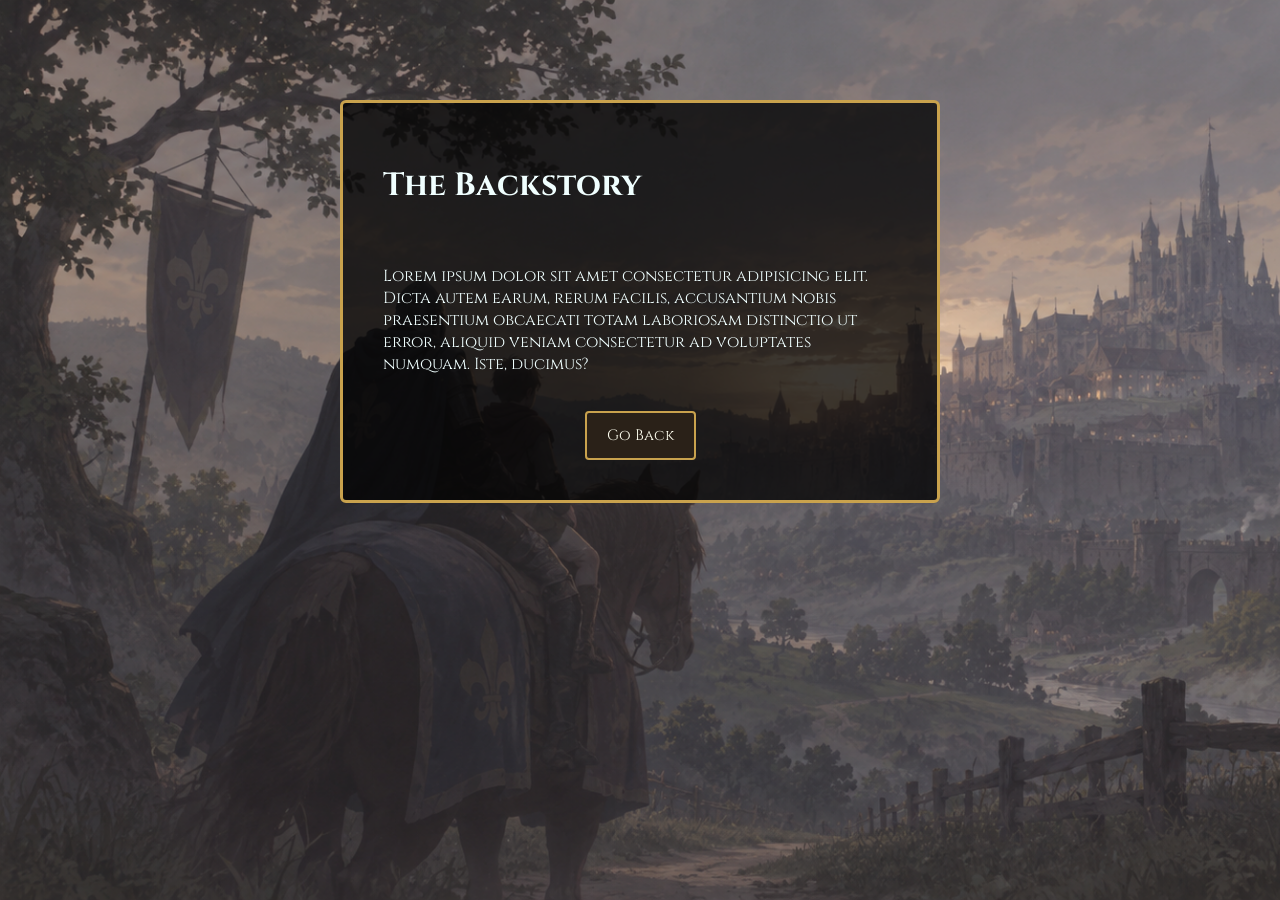
==== backstory.html @ ccb08ba9 "makes backstory button take you to the backstory page, designs the backstory page" ====
<!DOCTYPE html>
<html lang="en">
<head>
    <meta charset="UTF-8">
    <meta name="viewport" content="width=device-width, initial-scale=1.0">
    <script defer src="./app.js"></script>
    <link rel="stylesheet" href="style.css">
    <title>TLP</title>
    <link rel="preconnect" href="https://fonts.googleapis.com">
    <link rel="preconnect" href="https://fonts.gstatic.com" crossorigin>
    <link href="https://fonts.googleapis.com/css2?family=Cinzel:wght@400..900&family=MedievalSharp&family=UnifrakturCook:wght@700&display=swap" rel="stylesheet">
    
</head>
<body class="backstory-page">
    <div id="backstory-henry">
        <h1>The Backstory</h1>
        <p>Lorem ipsum dolor sit amet consectetur adipisicing elit. Dicta autem earum, rerum facilis, accusantium nobis praesentium obcaecati totam laboriosam distinctio ut error, aliquid veniam consectetur ad voluptates numquam. Iste, ducimus?</p>
            
        <button id="goBack">
            <a href="index.html">Go Back</a>
            <!-- Go Back -->
        </button>
    </div>
</body>
</html>
---- style.css ----
html {
    height: 100%;
}

.starting-screen {
    background-image: url(/assets/kingdom.webp);
    margin: 0;
    min-height: 100vh;
    min-height: 100dvh;
    background-size: cover;
    background-repeat: no-repeat;
    box-sizing: border-box;
    padding: 40px 100px;
}

.title-screen {
    display: flex;
    flex-direction: column;
    align-items: start;
    justify-content: center;
    width: min(600px, 100%);
    gap: 20px;
    padding: 50px;
    margin: 100px auto;
    padding: 40px;
    box-sizing: border-box;
    border: solid #c9a24d;
    border-radius: 6px;
    background: rgba(0, 0, 0, 0.75);
}

.title-screen img {
    width: 100%;
    max-width: 400px;
    margin: 90px auto;
}

.title-screen button {
    font-family: "Cinzel", serif;
    text-align: center;
    text-decoration: none;
    cursor: pointer;
    margin: auto;
    padding: 12px 20px;
    border: 2px solid #c9a24d;
    border-radius: 4px;
    font-size:15px;
     background: #2a2118;
     color: ivory;
}
.title-screen button:hover {
    color: #000;
    background: #c9a24d;
}

/* Backstory page */
.backstory-page {
    background-image: url(/assets/henryback.webp);
    background-size: cover;
    background-repeat: no-repeat;
}
#backstory-henry {
    font-family: "Cinzel", serif;
    display: flex;
    flex-direction: column;
    align-items: start;
    justify-content: center;
    width: min(600px, 100%);
    gap: 20px;
    padding: 50px;
    margin: 100px auto;
    padding: 40px;
    box-sizing: border-box;
    border: solid #c9a24d;
    border-radius: 6px;
    background: rgba(0, 0, 0, 0.75);
    color: azure;
    
}

#backstory-henry button {
    font-family: "Cinzel", serif;
    text-align: center;
    text-decoration: none;
    cursor: pointer;
    margin: auto;
    padding: 12px 20px;
    border: 2px solid #c9a24d;
    border-radius: 4px;
    font-size:15px;
     background: #2a2118;
     color: ivory;
     text-decoration: none;
}

#backstory-henry button:hover {
    color: #000;
    background: #c9a24d; 
}

#backstory-henry a {
    text-decoration: none;
    color: inherit;
}
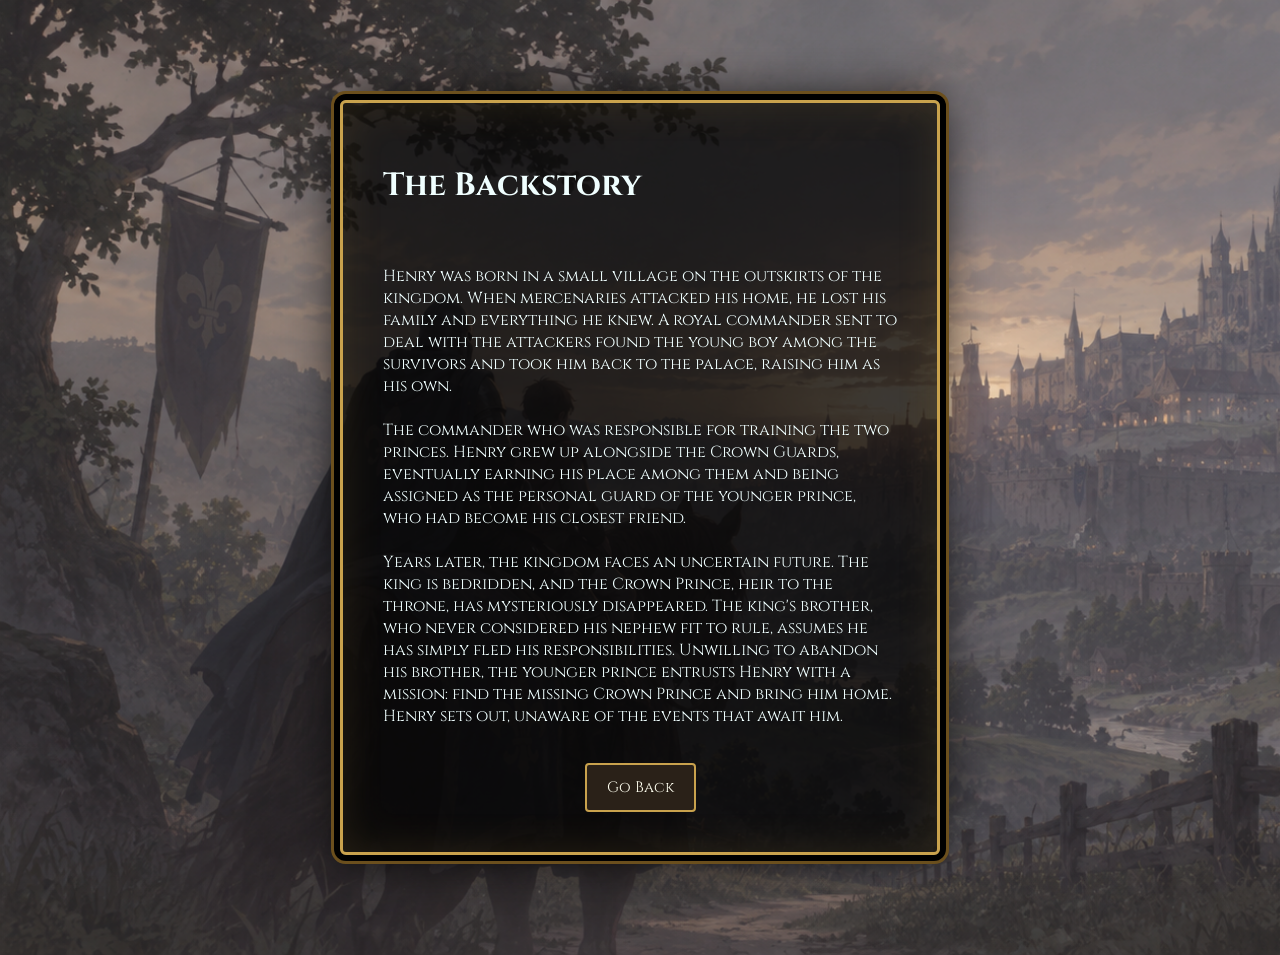
==== commit 03f9395a: "finishes the game" ====
--- a/backstory.html
+++ b/backstory.html
@@ -14,7 +14,15 @@
 <body class="backstory-page">
     <div id="backstory-henry">
         <h1>The Backstory</h1>
-        <p>Lorem ipsum dolor sit amet consectetur adipisicing elit. Dicta autem earum, rerum facilis, accusantium nobis praesentium obcaecati totam laboriosam distinctio ut error, aliquid veniam consectetur ad voluptates numquam. Iste, ducimus?</p>
+        <p>Henry was born in a small village on the outskirts of the kingdom. When mercenaries attacked his home, he lost his family and everything he knew. A royal commander sent to deal with the attackers found the young boy among the survivors and took him back to the palace, raising him as his own. <br><br>
+
+The commander who was responsible for training the two princes. Henry grew up alongside the Crown Guards, eventually earning his place among them and being assigned as the personal guard of the younger prince, who had become his closest friend.<br><br>
+
+Years later, the kingdom faces an uncertain future. The king is bedridden, and the Crown Prince, heir to the throne, has mysteriously disappeared. The king's brother, who never considered his nephew fit to rule, assumes he has simply fled his responsibilities.
+
+Unwilling to abandon his brother, the younger prince entrusts Henry with a mission: find the missing Crown Prince and bring him home.
+
+Henry sets out, unaware of the events that await him.</p>
             
         <button id="goBack">
             <a href="index.html">Go Back</a>
--- a/style.css
+++ b/style.css
@@ -1,10 +1,20 @@
-
-html {
-    height: 100%;
+.hidden {
+    display: none !important;
+}
+
+.gameplay-screen {
+    background-image: url(assets/87f31205-d091-4eae-aa75-ae87fee29836.webp);
+    margin: 0;
+    min-height: 100vh;
+    min-height: 100dvh;
+    background-size: cover;
+    background-repeat: no-repeat;
+    box-sizing: border-box;
+    padding: 40px 100px;
 }
 
 .starting-screen {
-    background-image: url(/assets/kingdom.webp);
+    background-image: url(assets/kingdom.webp);
     margin: 0;
     min-height: 100vh;
     min-height: 100dvh;
@@ -25,10 +35,16 @@
     margin: 100px auto;
     padding: 40px;
     box-sizing: border-box;
-    border: solid #c9a24d;
+    border: 4px double #c9a24d;
     border-radius: 6px;
     background: rgba(0, 0, 0, 0.75);
-}
+    box-shadow:
+        0 0 0 6px #000,                   
+        0 0 0 9px #6b4f1d,                
+        0 0 50px rgba(0, 0, 0, 0.9),      
+        inset 0 0 40px rgba(201, 162, 77, 0.15);
+}
+
 
 .title-screen img {
     width: 100%;
@@ -53,6 +69,88 @@
     color: #000;
     background: #c9a24d;
 }
+
+.panel {
+    font-family: "Cinzel", serif;
+    display: flex;
+    flex-direction: column;
+    gap: 20px;
+    width: min(600px ,100%);
+    margin: 100px auto;
+    padding: 40px;
+    box-sizing: border-box;
+    border: solid #c9a24d;
+    border-radius: 6px;
+    background: rgba(0, 0, 0, 0.75);
+    color: azure;
+}
+
+.panel p {
+    margin: 0;
+}
+
+#scene-img {
+    width: 100%;
+    aspect-ratio: 16 / 9;
+    object-fit: cover;
+}
+
+#scene-text {
+    white-space: pre-line;
+}
+
+#choices {
+    display: flex;
+    flex-direction: column;
+    gap: 10px;
+}
+
+.panel button {
+    font-family: "cinzel", serif;
+    cursor: pointer;
+    padding: 12px 20px;
+    border: 2px solid #c9a24d;
+    border-radius: 4px;
+    font-size: 15px;
+    background: #2a2118;
+    color: ivory;
+}
+
+.panel button:hover {
+    color: #000;
+    background: #c9a24d;
+}
+
+#objectives {
+    position: fixed;
+    top: 20px;
+    left: 20px;
+    display: flex;
+    flex-direction: column;
+    gap: 10px;
+    font-family: "Cinzel", serif;
+}
+
+.objective {
+    padding: 10px 16px;
+    border: 2px solid #c9a24d;
+    border-radius: 4px;
+    background: rgba(0, 0, 0, 0.75);
+    color: ivory;
+    font-size: 14px;
+}
+
+.objective.done {
+    color: #4a7c3a;
+    text-decoration: line-through;
+}
+
+.objective.done::before {
+    content: "✅";
+}
+
+
+
 
 /* Backstory page */
 .backstory-page {
@@ -76,6 +174,11 @@
     border-radius: 6px;
     background: rgba(0, 0, 0, 0.75);
     color: azure;
+        box-shadow:
+        0 0 0 6px #000,                   
+        0 0 0 9px #6b4f1d,                
+        0 0 50px rgba(0, 0, 0, 0.9),      
+        inset 0 0 40px rgba(201, 162, 77, 0.15);
     
 }
 
